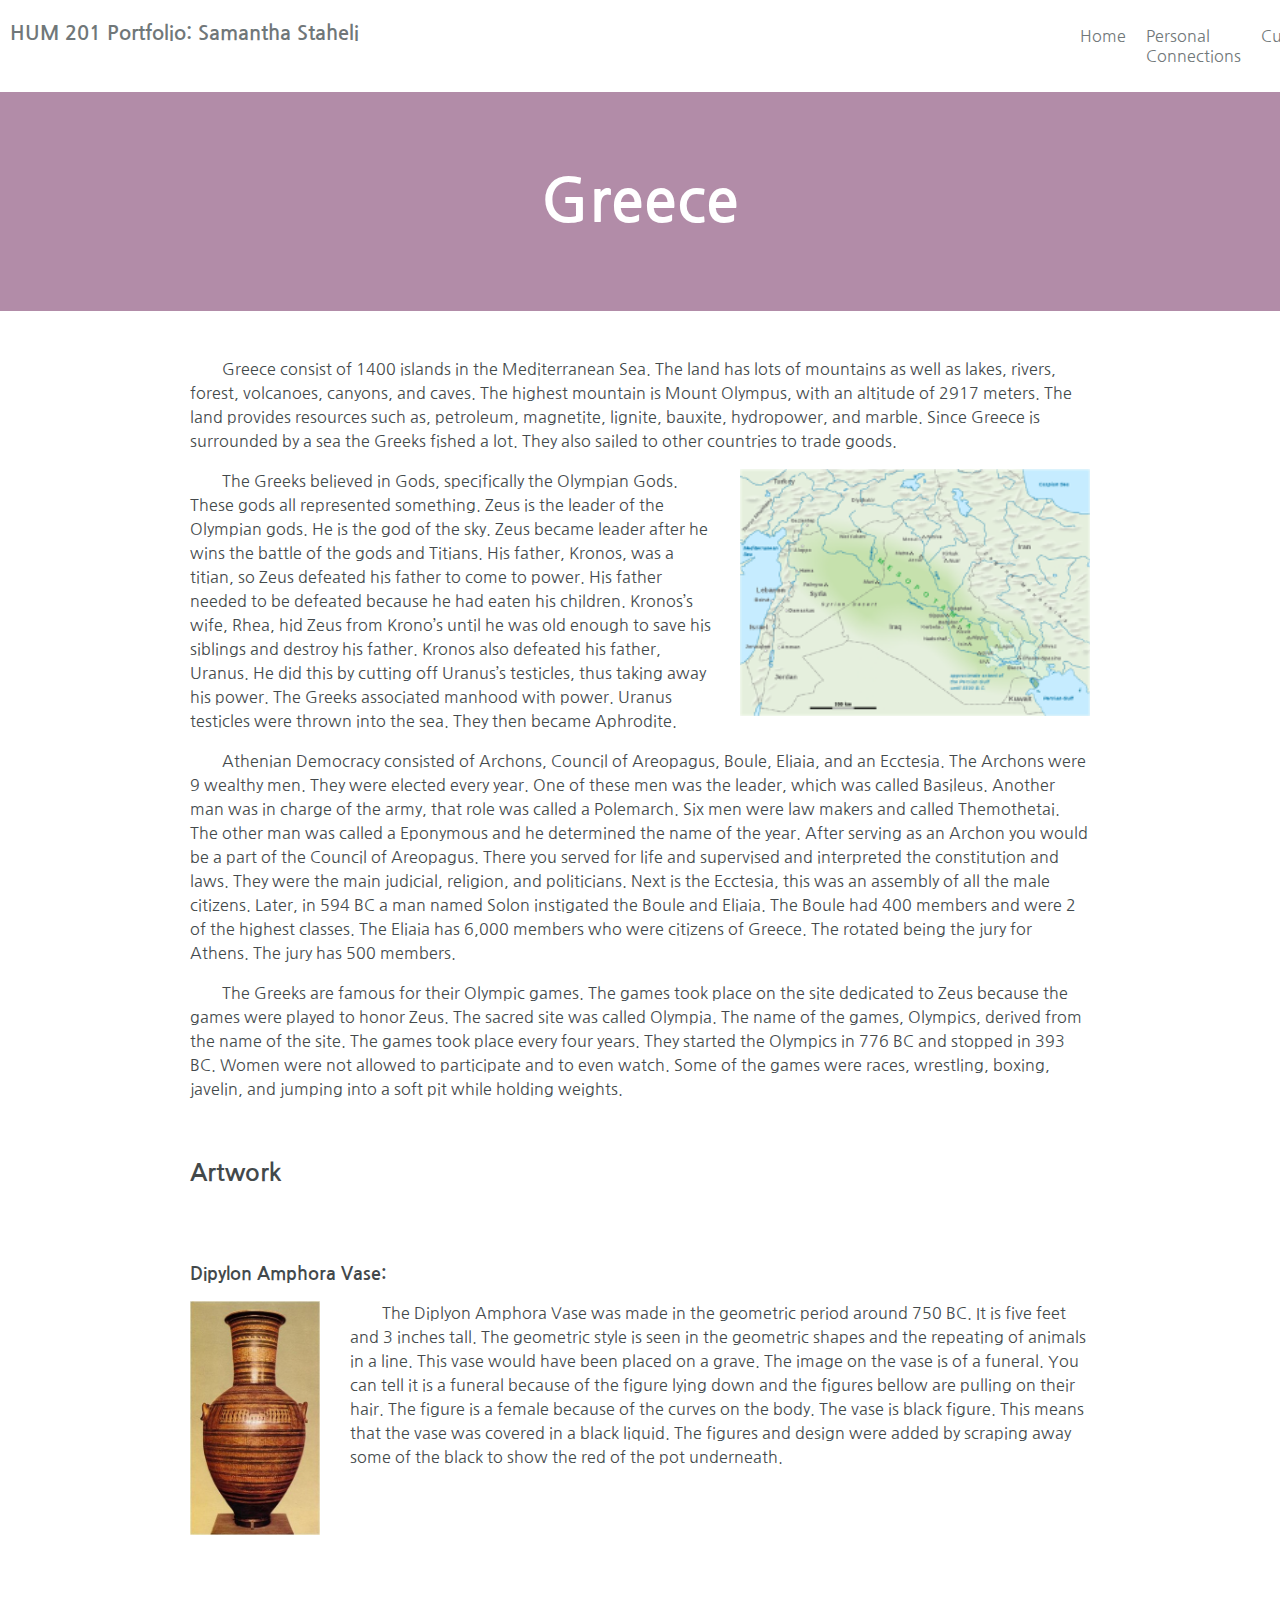
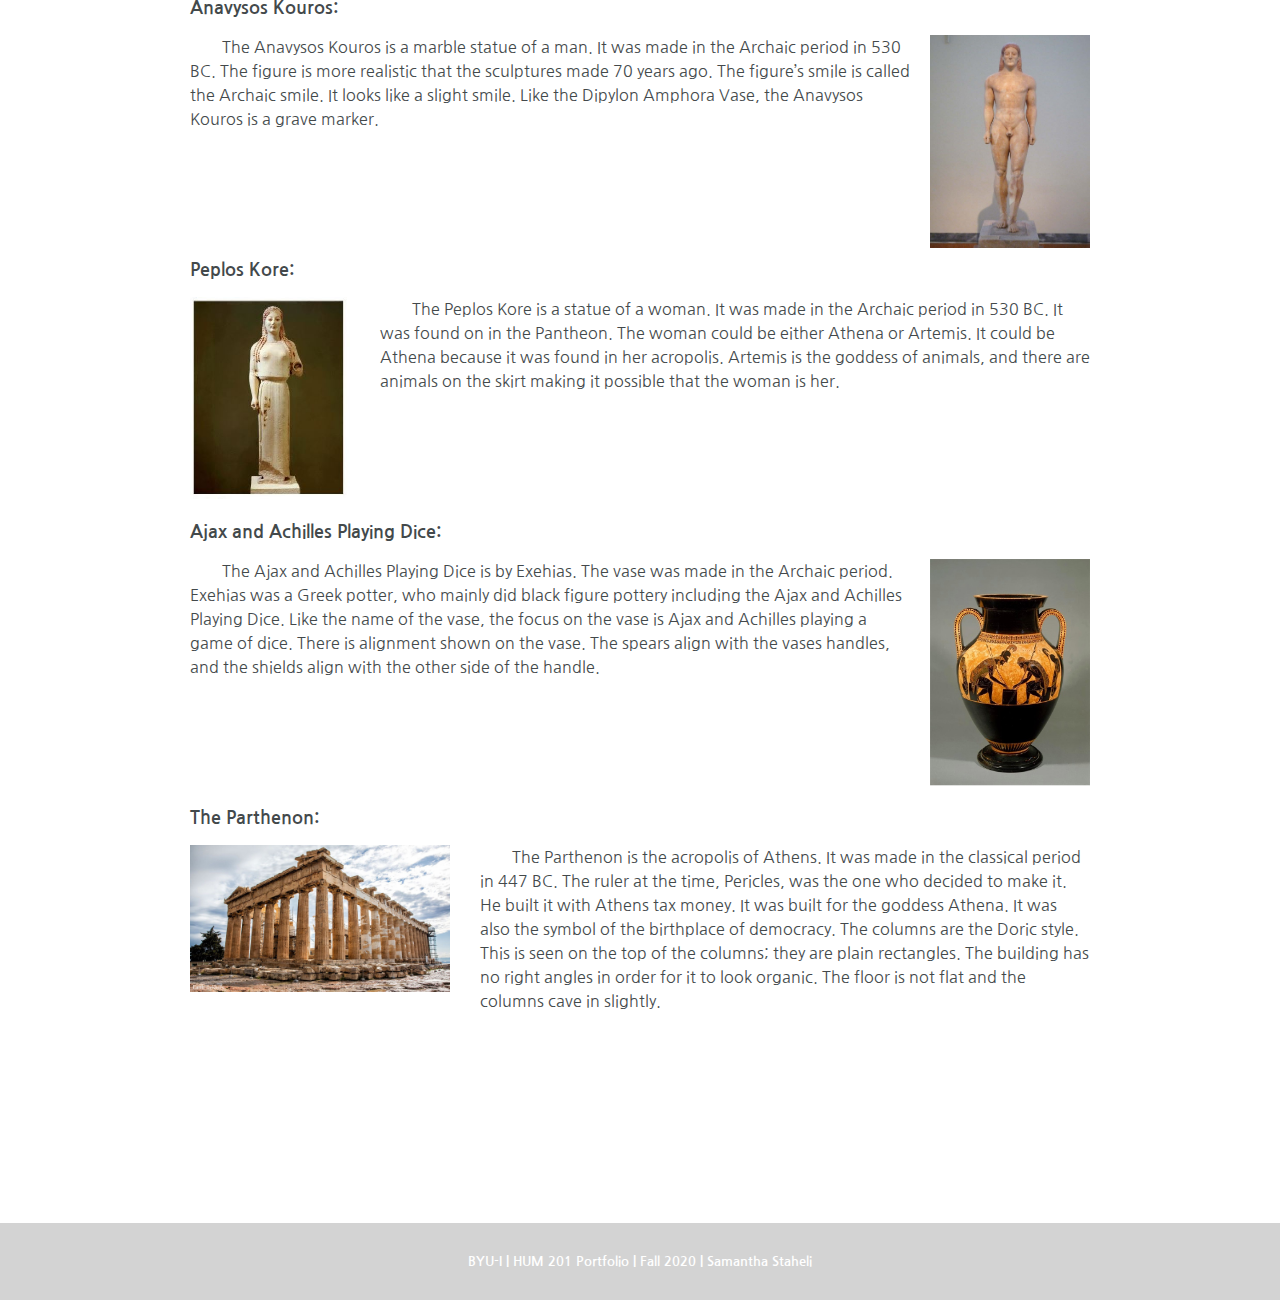
==== culture-greece.html @ e314b75c "portfolio check done" ====
<!DOCTYPE html>
<html lang="en">
<head>
    <meta charset="UTF-8">
    <meta name="viewport" content="width=device-width, initial-scale=1.0">
    <link href='css/main.css' rel='stylesheet'>
    <title>HUM 201 Portfolio for Assignments: Greece Cultural Overview</title>
</head>
<body>
    <header>
        <h1 class="navTitle">HUM 201 Portfolio: Samantha Staheli</h1>
        <div class='navBar'>
        <ul class='navList'>
            <li class='navListItem'><a href='index.html'>Home</a></li>
            <li class='navListItem'><a href='pc-home.html'>Personal Connections</a></li>
            <li class='navListItem'><a href='cultures-home.html'>Cultures</a></li>
        </ul>
        </div>
    </header>
    <main>
        <h1 class="subPageHeader">Greece</h1>
        <div class="cultureContent">
            <p>Greece consist of 1400 islands in the Mediterranean Sea. The land has lots of mountains as well as lakes, rivers, forest, volcanoes, canyons, and caves. The highest mountain is Mount Olympus, with an altitude of 2917 meters. The land provides resources such as, petroleum, magnetite, lignite, bauxite, hydropower, and marble. Since Greece is surrounded by a sea the Greeks fished a lot. They also sailed to other countries to trade goods. </p>
            <img class="map" src="img/meso/middle-east-map.png" alt="middle east map" width="350px">
           <p>The Greeks believed in Gods, specifically the Olympian Gods. These gods all represented something. Zeus is the leader of the Olympian gods. He is the god of the sky. Zeus became leader after he wins the battle of the gods and Titians. His father, Kronos, was a titian, so Zeus defeated his father to come to power. His father needed to be defeated because he had eaten his children. Kronos’s wife, Rhea, hid Zeus from Krono’s until he was old enough to save his siblings and destroy his father. Kronos also defeated his father, Uranus. He did this by cutting off Uranus’s testicles, thus taking away his power. The Greeks associated manhood with power. Uranus testicles were thrown into the sea. They then became Aphrodite.  </p>
           <p>Athenian Democracy consisted of Archons, Council of Areopagus, Boule, Eliaia, and an Ecctesia. The Archons were 9 wealthy men. They were elected every year. One of these men was the leader, which was called Basileus. Another man was in charge of the army, that role was called a Polemarch. Six men were law makers and called Themothetai. The other man was called a Eponymous and he determined the name of the year. After serving as an Archon you would be a part of the Council of Areopagus. There you served for life and supervised and interpreted the constitution and laws. They were the main judicial, religion, and politicians. Next is the Ecctesia, this was an assembly of all the male citizens. Later, in 594 BC a man named Solon instigated the Boule and Eliaia. The Boule had 400 members and were 2 of the highest classes. The Eliaia has 6,000 members who were citizens of Greece. The rotated being the jury for Athens. The jury has 500 members.  </p>
           <p>The Greeks are famous for their Olympic games. The games took place on the site dedicated to Zeus because the games were played to honor Zeus. The sacred site was called Olympia. The name of the games, Olympics, derived from the name of the site. The games took place every four years. They started the Olympics in 776 BC and stopped in 393 BC. Women were not allowed to participate and to even watch. Some of the games were races, wrestling, boxing, javelin, and jumping into a soft pit while holding weights. </p>
            <h2>Artwork</h2>
            <div class="artworkDivG">
                <h3>Dipylon Amphora Vase:</h3>
                <img class="artLeft" width="130px" src="img/greece/Dipylon-Vase.jpg" alt="Dipylon Amphora Vase">
                <p>The Diplyon Amphora Vase was made in the geometric period around 750 BC. It is five feet and 3 inches tall. The geometric style is seen in the geometric shapes and the repeating of animals in a line. This vase would have been placed on a grave. The image on the vase is of a funeral. You can tell it is a funeral because of the figure lying down and the figures bellow are pulling on their hair. The figure is a female because of the curves on the body. The vase is black figure. This means that the vase was covered in a black liquid. The figures and design were added by scraping away some of the black to show the red of the pot underneath.  </p>
            </div>
            <div class="artworkDivG">
                <h3>Anavysos Kouros:</h3>
                <img class="artRight" width="160px" src="img/greece/anavysos-kouros.jpg" alt="Anavysos Kouros">
                <p>The Anavysos Kouros is a marble statue of a man. It was made in the Archaic period in 530 BC. The figure is more realistic that the sculptures made 70 years ago. The figure’s smile is called the Archaic smile. It looks like a slight smile. Like the Dipylon Amphora Vase, the Anavysos Kouros is a grave marker. </p>
            </div>
            <div class="artworkDivG">
                <h3>Peplos Kore:</h3>
                <img class="artLeft" width="160px" src="img/greece/Peplos-Kore.JPG" alt="Peplos Kore">
                <p>The Peplos Kore is a statue of a woman. It was made in the Archaic period in 530 BC. It was found on in the Pantheon. The woman could be either Athena or Artemis. It could be Athena because it was found in her acropolis. Artemis is the goddess of animals, and there are animals on the skirt making it possible that the woman is her.  </p>
            </div>
            <div class="artworkDivG">
                <h3>Ajax and Achilles Playing Dice:</h3>
                <img class="artRight" width="160px" src="img/greece/ajax-achilles-vase.png" alt="Ajax and Achilles Playing Dice">
                <p>The Ajax and Achilles Playing Dice is by Exehias. The vase was made in the Archaic period. Exehias was a Greek potter, who mainly did black figure pottery including the Ajax and Achilles Playing Dice. Like the name of the vase, the focus on the vase is Ajax and Achilles playing a game of dice. There is alignment shown on the vase. The spears align with the vases handles, and the shields align with the other side of the handle. </p>
            </div>
            <div class="artworkDivG">
                <h3>The Parthenon:</h3>
                <img class="artLeft" width="260px" src="img/greece/Parthenon.jpg" alt="The Parthenon">
                <p>The Parthenon is the acropolis of Athens. It was made in the classical period in 447 BC. The ruler at the time, Pericles, was the one who decided to make it. He built it with Athens tax money. It was built for the goddess Athena. It was also the symbol of the birthplace of democracy. The columns are the Doric style. This is seen on the top of the columns; they are plain rectangles. The building has no right angles in order for it to look organic. The floor is not flat and the columns cave in slightly.</p>
            </div>
        </div>
    </main>
    <footer>
        <h5>BYU-I | HUM 201 Portfolio | Fall 2020 | Samantha Staheli</h5>
    </footer>
</body>
</html>
---- css/main.css ----
@import url('https://fonts.googleapis.com/css2?family=Lato:ital,wght@0,100;0,300;0,400;0,700;0,900;1,100;1,300;1,400;1,700;1,900&display=swap');
@import url('https://fonts.googleapis.com/css2?family=Nanum+Gothic:wght@400;700&family=Work+Sans:ital,wght@0,300;0,400;0,500;0,600;1,300;1,400;1,500;1,600&display=swap');

:root {
    --gray: rgb(112, 119, 121);
    --text-color: rgb(67, 73, 75);
    --purple: #AA809F;
    --orange: rgb(221, 165, 128);
    --white: white;
    --light-gray: lightgray; 
}

body {
    font-family: 'Nanum Gothic', sans-serif;
    font-size: 16px;
    margin: 0;
    color: var(--text-color);
}

header {
    display: grid;
    grid-template-columns: 1020px auto;
    grid-template-rows: auto;
    padding: 10px;
    background-color: var(--white);
    color: var(--gray);
}

.navTitle {
    font-size: 20px;
    grid-column: 1/2;
    grid-row: 1/2;
}

.navBar {
    grid-column: 2/3;
    grid-row: 1/2;
}

.navList {
    display: flex;
    flex-direction: row;
}

.navListItem {
    list-style: none;
    padding: 0px 10px 0px 10px;
    
}

a {
    text-decoration: none;
    color: var(--gray);
}

a:hover {
    text-decoration: underline;
    color: var(--purple);
}

a:visted {
    color: var(--gray);
}

.headerImg {
    width: 100%;
    position: absolute;
    margin: 0;
}

.headerTitle {
    position: relative;
    margin: 0;
    padding: 200px;
    color: var(--white);
    font-size: 78px;
    font-weight: 700;
}

.rectangle {
    background-color: var(--purple);
    width: 510px;
    height: 22px;
    opacity: 0.85;
}

.container {
    padding: 261.5px 0px 0px 200px;
    position: absolute;
}

.rectangle2 {
    background-color: var(--purple);
    width: 737px;
    height: 22px;
    opacity: 0.85;
}

.container2 {
    padding: 351px 0px 0px 200px;
    position: absolute;
}

/* content */
.content {
    margin: auto;
    max-width: 900px;
}

.subPageHeader {
    color: var(--white);
    text-align: center;
    font-size: 60px;
    padding: 80px;
    background-color: var(--purple);
    margin: 0px;
    opacity: 0.9;
}

/* link list */
.linkList {
    display: flex;
    text-decoration: none;
    flex-wrap: wrap;
    justify-content: center;
    padding-left: 0;
    margin: 60px 0px 100px 0px;
}
.linkBox {
    display: flex;
    width: 200px;
    height: 120px;
    margin: 20px;
    font-size: 18px;
    list-style-type: none;
    text-align: center;
    justify-content: center;
    align-items: center;
    border-radius: 8px;
    border: 2px solid var(--purple);
    background-color: var(--purple);
    color: white;
    opacity: 0.9;
}

.linkBox a {
    color: var(--white);
    padding: 20px;
    line-height: 1.5rem;
}

.linkBox a:hover {
    color: var(--purple);
    text-decoration: none;
}

.linkBox:hover {
    color: var(--purple);
    background-color: var(--white);
    border: 2px solid var(--purple);
}

/* assignments page */
.assignmentPageHeaderDiv {
    margin: 0px;
    position: relative;
    text-align: center;
    padding-top: 40px;
}

.assignmentPageHeaderDiv h1 {
    font-size: 60px;
}

.assignmentPageHeaderDiv h2 {
    font-size: 20px;
}

#pc2 {
    color: rgb(255, 217, 170);
}

#pc3 {
    color: var(--white);
}

#pc4 {
    color: rgb(25, 57, 70); 
}

#pc5 {
    color: white;
}

p {
    line-height: 1.5rem;
    font-size: 16px;
    text-indent: 32px;
}

p:first-child {
    padding-top: 100px;
}

#pc2FristP {
    padding-top: 160px;
}

#pc4firstp {
    padding-top: 150px;
}

p:last-child {
    padding-bottom: 100px;
}

/* culture page */
.cultureContent {
    margin: auto;
    max-width: 900px;
    padding-bottom: 100px;
}

.cultureContent p:first-child {
    padding-top: 30px;
}

.cultureContent p:last-child {
    padding-bottom: 50px;
}

.cultureContent h2 {
    padding-top: 40px;
}

.cultureContent h3 {
    font-size: 18px;
}

.map {
    float: right;
    padding-left: 20px;
}

.artworkDivG {
    margin-top: 80px;
    margin-bottom: 60px;
}

.artworkDivG:first-child {
    margin-top: 0px;
    margin-bottom: 60px;
}

.artRight {
    float: right;
    padding-left: 20px;
}

.artLeft {
    float: left;
    padding-right: 30px;
}

footer {
    background-color: var(--light-gray);
    padding: 10px;
    text-align: center;
    color: var(--white);
}
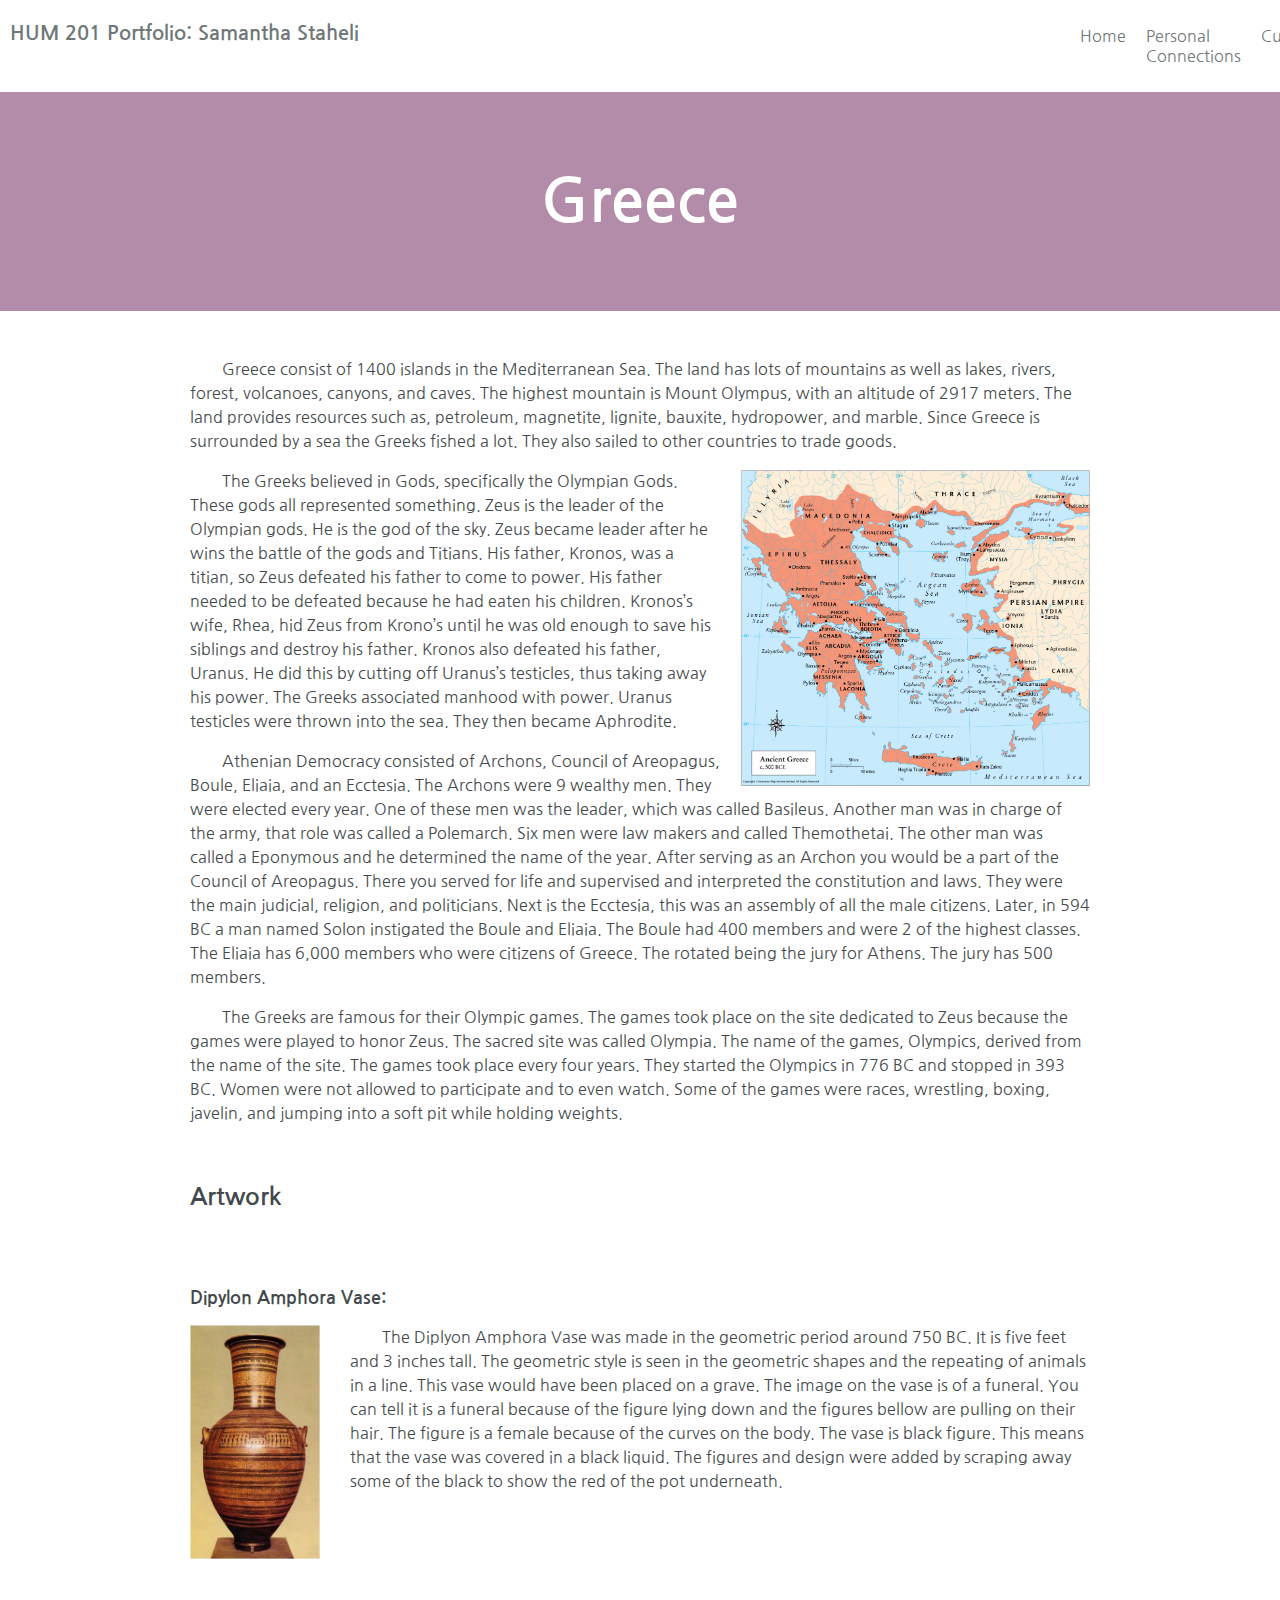
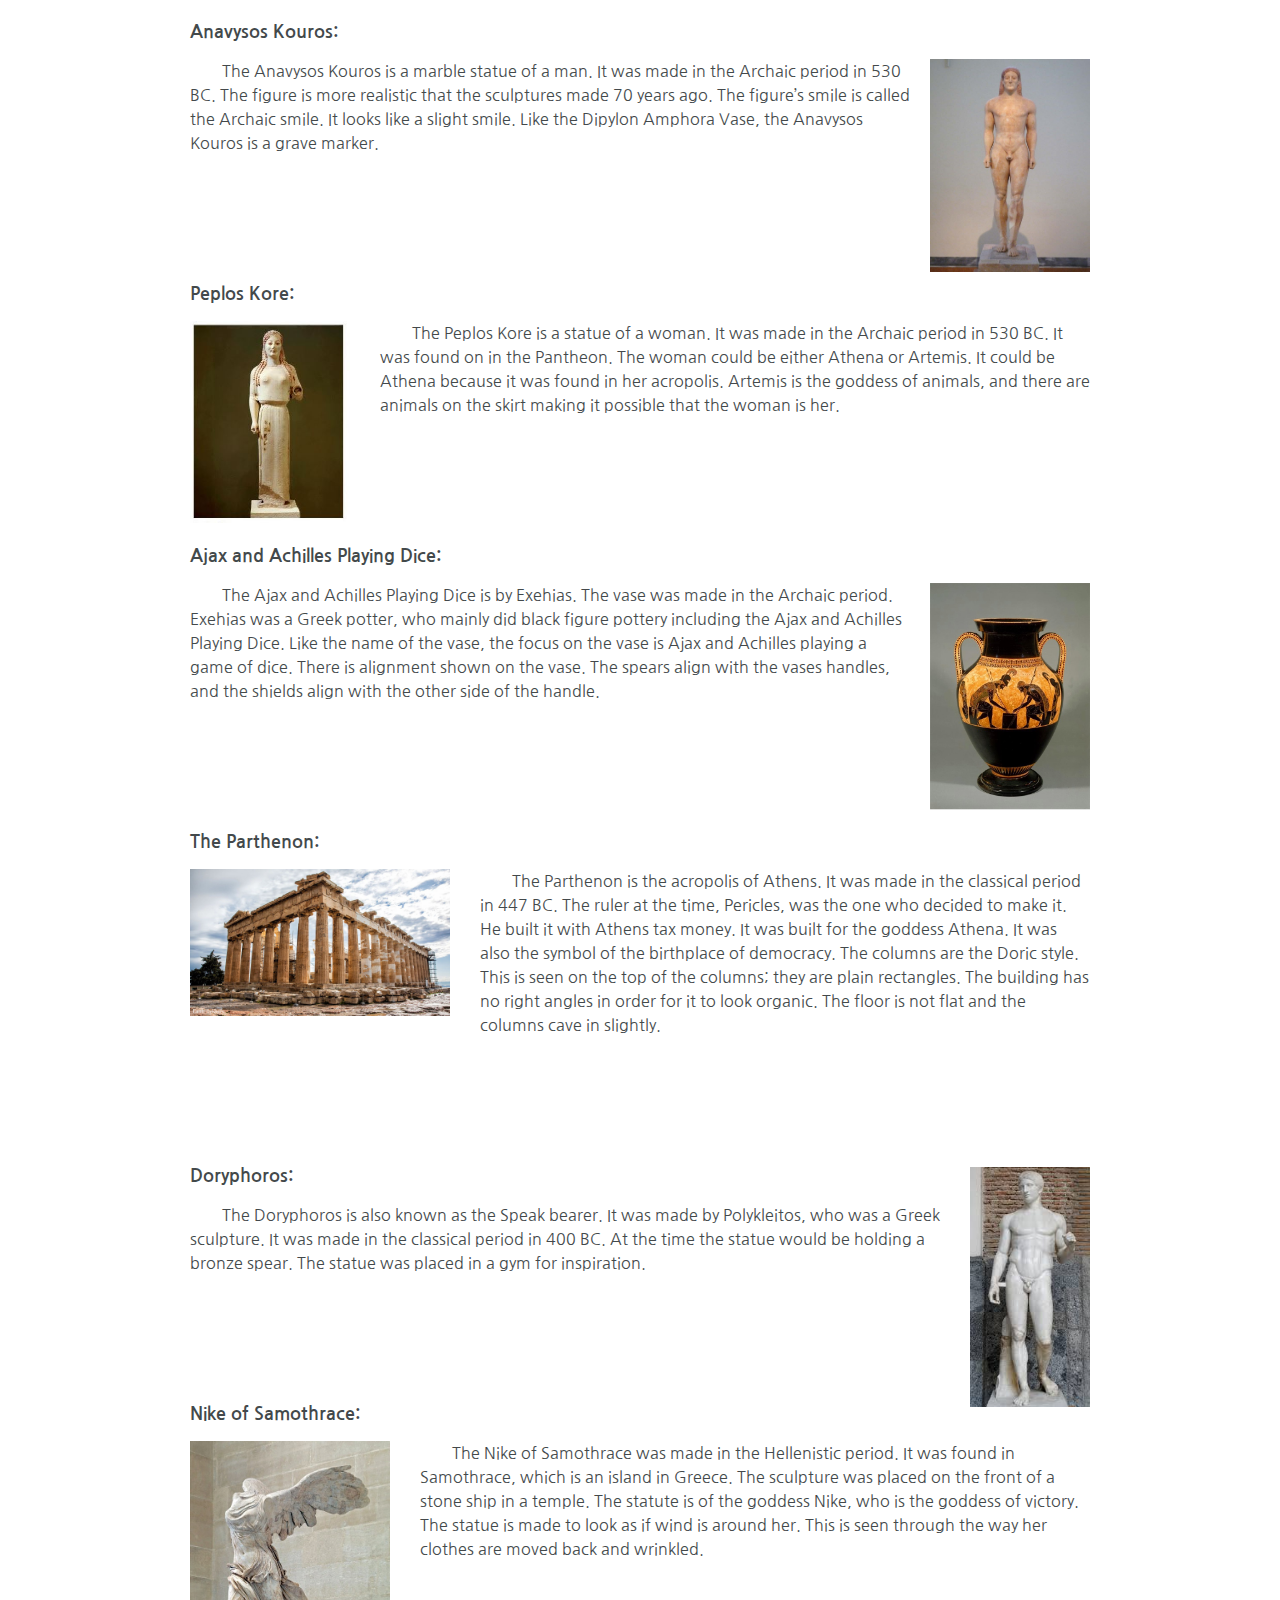
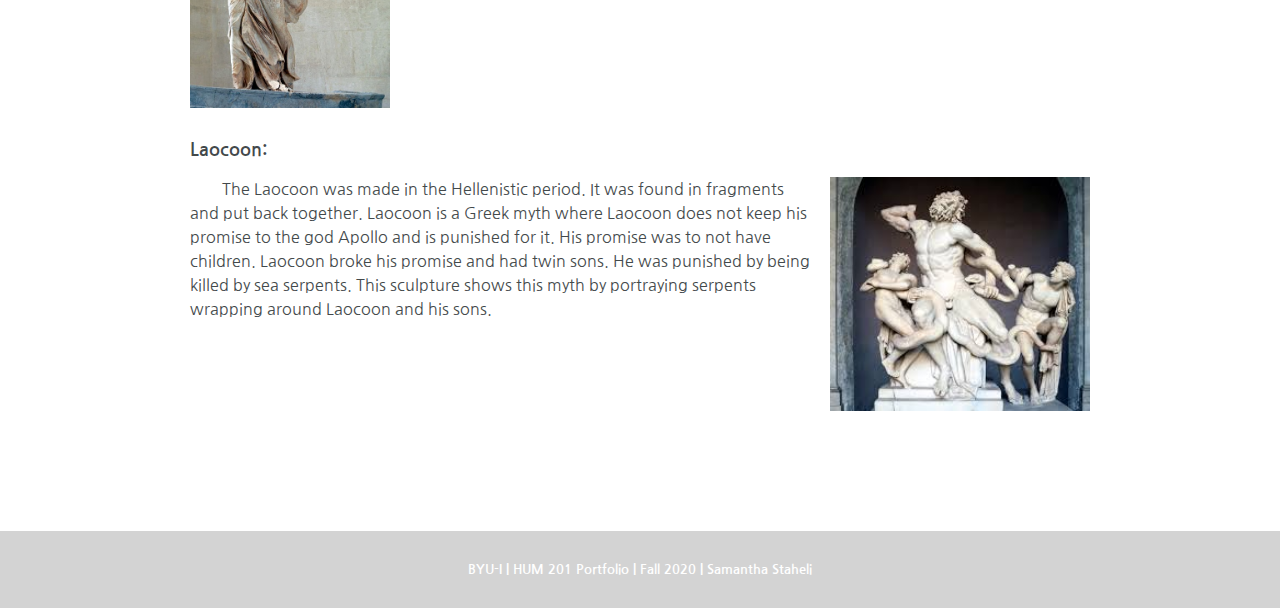
==== commit 6ffecde9: "cultures done" ====
--- a/culture-greece.html
+++ b/culture-greece.html
@@ -21,7 +21,7 @@
         <h1 class="subPageHeader">Greece</h1>
         <div class="cultureContent">
             <p>Greece consist of 1400 islands in the Mediterranean Sea. The land has lots of mountains as well as lakes, rivers, forest, volcanoes, canyons, and caves. The highest mountain is Mount Olympus, with an altitude of 2917 meters. The land provides resources such as, petroleum, magnetite, lignite, bauxite, hydropower, and marble. Since Greece is surrounded by a sea the Greeks fished a lot. They also sailed to other countries to trade goods. </p>
-            <img class="map" src="img/meso/middle-east-map.png" alt="middle east map" width="350px">
+            <img class="map" src="img/greece/greece-map.jpg" alt="greece map" width="350px">
            <p>The Greeks believed in Gods, specifically the Olympian Gods. These gods all represented something. Zeus is the leader of the Olympian gods. He is the god of the sky. Zeus became leader after he wins the battle of the gods and Titians. His father, Kronos, was a titian, so Zeus defeated his father to come to power. His father needed to be defeated because he had eaten his children. Kronos’s wife, Rhea, hid Zeus from Krono’s until he was old enough to save his siblings and destroy his father. Kronos also defeated his father, Uranus. He did this by cutting off Uranus’s testicles, thus taking away his power. The Greeks associated manhood with power. Uranus testicles were thrown into the sea. They then became Aphrodite.  </p>
            <p>Athenian Democracy consisted of Archons, Council of Areopagus, Boule, Eliaia, and an Ecctesia. The Archons were 9 wealthy men. They were elected every year. One of these men was the leader, which was called Basileus. Another man was in charge of the army, that role was called a Polemarch. Six men were law makers and called Themothetai. The other man was called a Eponymous and he determined the name of the year. After serving as an Archon you would be a part of the Council of Areopagus. There you served for life and supervised and interpreted the constitution and laws. They were the main judicial, religion, and politicians. Next is the Ecctesia, this was an assembly of all the male citizens. Later, in 594 BC a man named Solon instigated the Boule and Eliaia. The Boule had 400 members and were 2 of the highest classes. The Eliaia has 6,000 members who were citizens of Greece. The rotated being the jury for Athens. The jury has 500 members.  </p>
            <p>The Greeks are famous for their Olympic games. The games took place on the site dedicated to Zeus because the games were played to honor Zeus. The sacred site was called Olympia. The name of the games, Olympics, derived from the name of the site. The games took place every four years. They started the Olympics in 776 BC and stopped in 393 BC. Women were not allowed to participate and to even watch. Some of the games were races, wrestling, boxing, javelin, and jumping into a soft pit while holding weights. </p>
@@ -51,6 +51,21 @@
                 <img class="artLeft" width="260px" src="img/greece/Parthenon.jpg" alt="The Parthenon">
                 <p>The Parthenon is the acropolis of Athens. It was made in the classical period in 447 BC. The ruler at the time, Pericles, was the one who decided to make it. He built it with Athens tax money. It was built for the goddess Athena. It was also the symbol of the birthplace of democracy. The columns are the Doric style. This is seen on the top of the columns; they are plain rectangles. The building has no right angles in order for it to look organic. The floor is not flat and the columns cave in slightly.</p>
             </div>
+            <div class="artworkDivG">
+                <img class="artRight" width="120px" src="img/greece/doryphoros.jpeg" alt="The Doryphoros">
+                <h3>Doryphoros:</h3>
+                <p>The Doryphoros is also known as the Speak bearer. It was made by Polykleitos, who was a Greek sculpture. It was made in the classical period in 400 BC. At the time the statue would be holding a bronze spear. The statue was placed in a gym for inspiration.</p>
+            </div>
+            <div class="artworkDivG">
+                <h3>Nike of Samothrace:</h3>
+                <img class="artLeft" width="200px" src="img/greece/nike.jpg" alt="The Nike of Samothrace">
+                <p>The Nike of Samothrace was made in the Hellenistic period. It was found in Samothrace, which is an island in Greece. The sculpture was placed on the front of a stone ship in a temple. The statute is of the goddess Nike, who is the goddess of victory. The statue is made to look as if wind is around her. This is seen through the way her clothes are moved back and wrinkled. </p>
+            </div>
+            <div class="artworkDivG">
+                <h3 style="margin-top: 130px;">Laocoon:</h3>
+                <img class="artRight" width="260px" src="img/greece/laocoon.jpeg" alt="The Laocoon">
+                <p>The Laocoon was made in the Hellenistic period. It was found in fragments and put back together. Laocoon is a Greek myth where Laocoon does not keep his promise to the god Apollo and is punished for it. His promise was to not have children. Laocoon broke his promise and had twin sons. He was punished by being killed by sea serpents. This sculpture shows this myth by portraying serpents wrapping around Laocoon and his sons.  </p>
+            </div>
         </div>
     </main>
     <footer>
